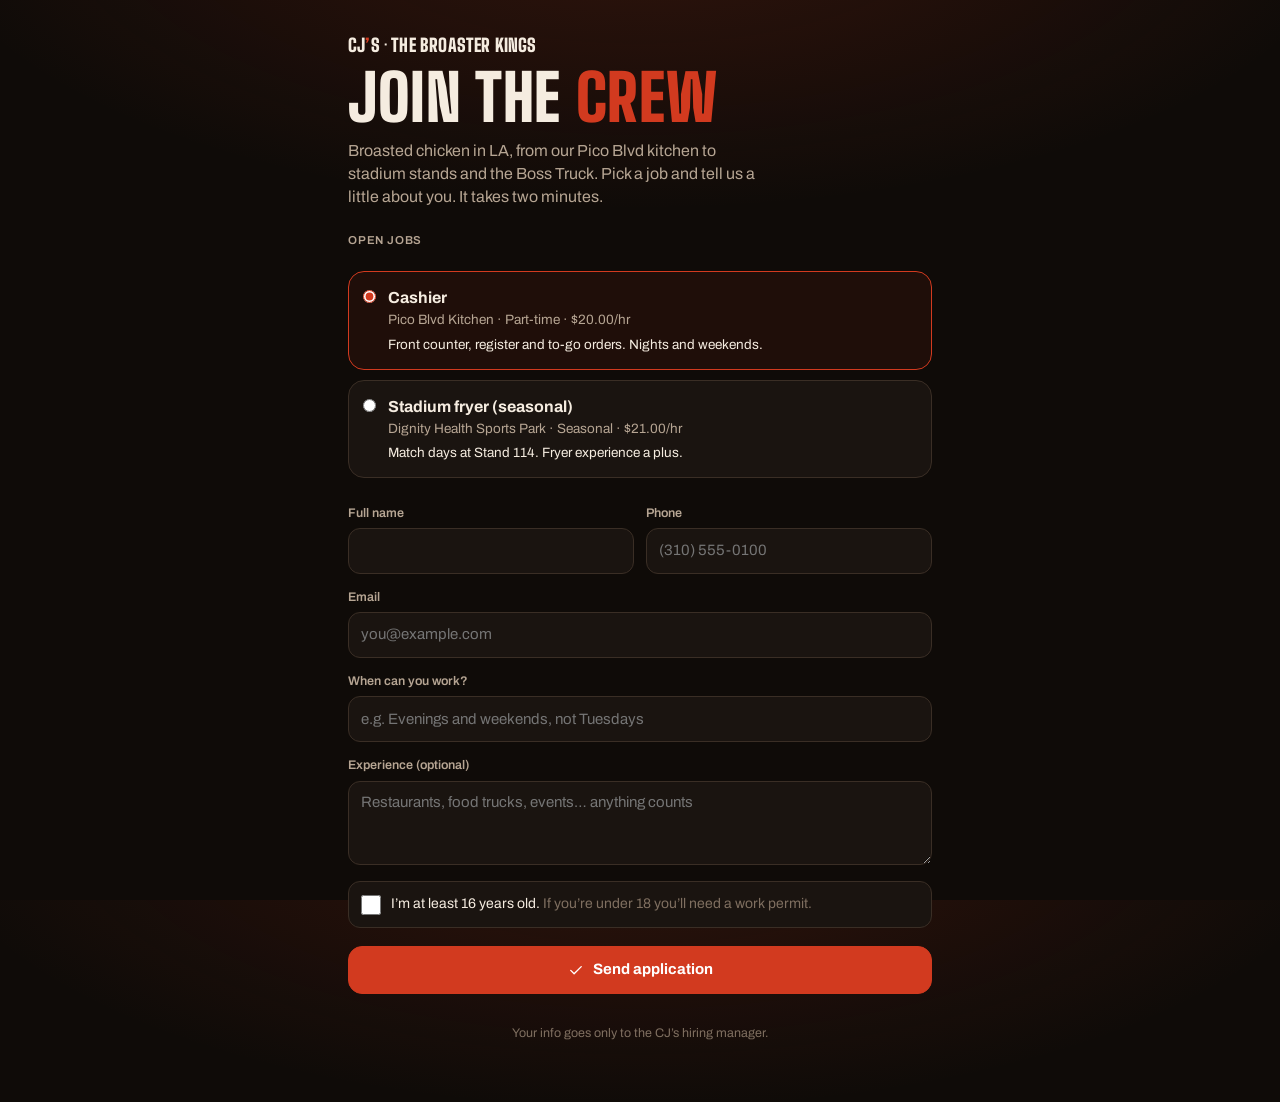
==== apply.html @ c675147d "CJ's Crew Clock public demo" ====
<!doctype html>
<html lang="en">
<head>
<meta charset="utf-8">
<meta name="viewport" content="width=device-width, initial-scale=1, viewport-fit=cover">
<meta name="theme-color" content="#0f0b08">
<title>Work at CJ's — The Broaster Kings</title>
<link rel="preconnect" href="https://fonts.googleapis.com">
<link rel="preconnect" href="https://fonts.gstatic.com" crossorigin>
<link href="https://fonts.googleapis.com/css2?family=Archivo:wght@400;500;600;700&family=Big+Shoulders+Display:wght@700;800;900&display=swap" rel="stylesheet">
<link rel="stylesheet" href="styles.css">
<link rel="icon" href="favicon.svg" type="image/svg+xml">
<style>
body{display:block;min-height:100vh;background:radial-gradient(1200px 500px at 50% -10%,rgba(210,58,31,.18),transparent 60%),var(--bg)}
.ap{max-width:620px;margin:0 auto;padding:36px 18px 60px}
.ap h1{font-family:var(--display);font-weight:900;font-size:clamp(40px,9vw,64px);line-height:.95;text-transform:uppercase;letter-spacing:.01em}
.ap h1 span{color:var(--sauce)}
.ap .lead{color:var(--muted);font-size:16px;margin-top:10px;max-width:46ch}
.jobs{display:grid;gap:10px;margin-top:22px}
.job{display:flex;gap:12px;align-items:flex-start;padding:14px;border:1px solid var(--line);border-radius:16px;background:var(--surface);cursor:pointer}
.job input{margin-top:4px;accent-color:var(--sauce)}
.job:has(input:checked){border-color:var(--sauce);background:rgba(210,58,31,.08)}
.job b{font-size:16px;display:block}
.job .meta{color:var(--muted);font-size:13.5px;margin-top:2px}
.ap form{margin-top:24px}
.ap .fgrid2{display:grid;grid-template-columns:1fr 1fr;gap:0 12px}
@media (max-width:520px){.ap .fgrid2{grid-template-columns:1fr}}
.ap .done{margin-top:28px;text-align:center;padding:30px 18px;border:1px solid var(--line);border-radius:20px;background:var(--surface)}
.ap .done svg{width:52px;height:52px;color:var(--ok)}
.ap .done h2{font-family:var(--display);font-weight:800;font-size:34px;text-transform:uppercase;margin-top:8px}
.ap footer{margin-top:30px;color:var(--faint);font-size:12.5px;text-align:center}
</style>
</head>
<body>
<main class="ap" id="ap"><p class="muted">Loading open jobs…</p></main>
<div id="toast" class="toast" role="status"></div>
<script>window.__API_BASE__ = ''; window.__LOCAL_MODE__ = true;</script>
<script src="store.js"></script>
<script>
(() => {
'use strict';
const {ic, esc, money, now} = CC;
const root = document.getElementById('ap');
const want = new URLSearchParams(location.search).get('job');
const toast = m => { const t = document.getElementById('toast'); t.textContent = m; t.classList.add('show'); clearTimeout(toast.t); toast.t = setTimeout(()=>t.classList.remove('show'), 2600); };
function render(){
  const jobs = (CC.db.jobs||[]).filter(j => j.status === 'Open');
  if (!jobs.length){ root.innerHTML = `<h1>Work at <span>CJ&rsquo;s</span></h1><p class="lead">We&rsquo;re not hiring right now. Check back soon, or stop by the Pico Blvd kitchen and say hi.</p>`; return; }
  const sel = jobs.find(j => j.id === want)?.id || jobs[0].id;
  root.innerHTML = `
    <div class="brand-word" style="font-size:18px">CJ<span>&rsquo;</span>s · The Broaster Kings</div>
    <h1 style="margin-top:14px">Join the <span>crew</span></h1>
    <p class="lead">Broasted chicken in LA, from our Pico Blvd kitchen to stadium stands and the Boss Truck. Pick a job and tell us a little about you. It takes two minutes.</p>
    <form id="apf" novalidate>
      <div class="label">Open jobs</div>
      <div class="jobs" role="radiogroup">${jobs.map(j => `<label class="job"><input type="radio" name="job" value="${j.id}" ${j.id===sel?'checked':''}><span><b>${esc(j.title)}</b><span class="meta">${esc(CC.venueById(j.venue)?.name||'')} · ${esc(j.type)} · ${money(j.rate)}/hr</span><span class="meta" style="color:var(--text);margin-top:4px;display:block">${esc(j.desc||'')}</span></span></label>`).join('')}</div>
      <div class="fgrid2" style="margin-top:12px">
        <label class="field"><span>Full name</span><input class="input" id="apName" autocomplete="name" required></label>
        <label class="field"><span>Phone</span><input class="input" id="apPhone" type="tel" autocomplete="tel" required placeholder="(310) 555-0100"></label>
      </div>
      <label class="field"><span>Email</span><input class="input" id="apEmail" type="email" autocomplete="email" placeholder="you@example.com"></label>
      <label class="field"><span>When can you work?</span><input class="input" id="apAvail" placeholder="e.g. Evenings and weekends, not Tuesdays"></label>
      <label class="field"><span>Experience (optional)</span><textarea class="input" id="apNote" placeholder="Restaurants, food trucks, events… anything counts"></textarea></label>
      <label class="check"><input type="checkbox" id="apAge"><span>I&rsquo;m at least 16 years old. <span class="faint">If you&rsquo;re under 18 you&rsquo;ll need a work permit.</span></span></label>
      <button class="btn primary" style="margin-top:18px" type="submit">${ic('check')} Send application</button>
    </form>
    <footer>Your info goes only to the CJ&rsquo;s hiring manager.</footer>`;
  document.getElementById('apf').addEventListener('submit', ev => { ev.preventDefault();
    const v = id => document.getElementById(id).value.trim();
    const name = v('apName').replace(/[<>"&`]/g,'').slice(0,60), phone = v('apPhone'), email = v('apEmail');
    if (name.length < 3){ toast('Add your full name'); return; }
    if (phone.replace(/\D/g,'').length < 10){ toast('Add a phone number we can text'); return; }
    if (email && !/^\S+@\S+\.\S+$/.test(email)){ toast('That email looks off'); return; }
    if (!document.getElementById('apAge').checked){ toast('Please confirm your age'); return; }
    const job = document.querySelector('input[name=job]:checked').value, jt = CC.db.jobs.find(j=>j.id===job);
    const note = [v('apAvail') && `Available: ${v('apAvail')}`, v('apNote')].filter(Boolean).join('. ');
    CC.db.applicants.push({id:CC.id('AP'), job, name, phone, email, stage:'Applied', t:now(), note});
    CC.notify('mgr', `New application: ${name} for ${jt.title}.`, 'Push', 'hiring'); CC.log(name, `Applied for ${jt.title}`); CC.save();
    root.innerHTML = `<div class="done">${ic('check')}<h2>Thanks, ${esc(name.split(' ')[0])}</h2><p class="muted">We got your application for <b style="color:var(--text)">${esc(jt.title)}</b>. If it&rsquo;s a fit, we&rsquo;ll text you at ${esc(phone)} to set up an interview.</p></div>`;
    window.scrollTo(0,0); });
}
CC.ready.then(render);
})();
</script>
</body>
</html>
---- styles.css ----
:root{
  --bg:#0f0b08;
  --surface:#1a1410;
  --surface-2:#231b16;
  --surface-3:#2e241d;
  --line:#3a2e25;
  --text:#f5ece0;
  --muted:#b6a593;
  --faint:#7f6f60;
  --sauce:#d23a1f;      /* Boss Sauce red */
  --sauce-hi:#ea4f2f;
  --sauce-deep:#8f2412;
  --mustard:#e3a92b;    /* mustard seed */
  --ok:#5fb37a;
  --warn:#e3a92b;
  --bad:#e5533a;
  --info:#7fa8c9;
  --radius:16px;
  --display:'Big Shoulders Display','Archivo Narrow',Impact,sans-serif;
  --body:'Archivo',system-ui,-apple-system,sans-serif;
  --safe-b:env(safe-area-inset-bottom,0px);
}
*{box-sizing:border-box;margin:0;padding:0}
html,body{height:100%}
body{background:var(--bg);color:var(--text);font-family:var(--body);font-size:15px;line-height:1.45;-webkit-font-smoothing:antialiased;-webkit-tap-highlight-color:transparent}
button{font:inherit;color:inherit;background:none;border:0;cursor:pointer}
input,select,textarea{font:inherit;color:inherit}
.num{font-variant-numeric:tabular-nums}

/* Stage: phone on desktop, full-bleed on mobile */
.stage{min-height:100%;display:flex;justify-content:center;align-items:flex-start;gap:28px;padding:28px 20px}
.phone{position:relative;width:400px;height:min(860px,calc(100vh - 56px));background:var(--surface);border:1px solid var(--line);border-radius:36px;overflow:hidden;display:flex;flex-direction:column;box-shadow:0 30px 80px rgba(0,0,0,.55)}
.demo-panel{width:300px;flex:none;position:sticky;top:28px}
@media (max-width:760px){
  .stage{padding:0;display:block}
  .phone{width:100%;height:100dvh;border-radius:0;border:0;box-shadow:none}
  .demo-panel{display:none}
  .demo-panel.open{display:block;position:fixed;inset:auto 0 0 0;width:auto;z-index:60;background:var(--surface-2);border-top:1px solid var(--line);border-radius:20px 20px 0 0;padding:18px 16px calc(18px + var(--safe-b));max-height:80dvh;overflow:auto;box-shadow:0 -20px 60px rgba(0,0,0,.6)}
}

/* Demo panel */
.demo-card{background:var(--surface);border:1px solid var(--line);border-radius:var(--radius);padding:16px}
.demo-card + .demo-card{margin-top:12px}
.demo-card h3{font-size:12px;letter-spacing:.08em;text-transform:uppercase;color:var(--muted);font-weight:600;margin-bottom:10px}
.demo-card p{color:var(--muted);font-size:13px}
.demo-opt{display:flex;width:100%;text-align:left;gap:10px;align-items:flex-start;padding:9px 10px;border-radius:10px;font-size:13px;border:1px solid transparent}
.demo-opt:hover{background:var(--surface-2)}
.demo-opt.on{background:var(--surface-3);border-color:var(--line)}
.demo-opt .dot{width:8px;height:8px;border-radius:50%;margin-top:6px;flex:none;background:var(--faint)}
.demo-opt.on .dot{background:var(--sauce)}
.demo-opt small{display:block;color:var(--faint);font-size:12px}
.demo-row{display:flex;gap:8px;flex-wrap:wrap}
.chip-btn{padding:7px 11px;border-radius:999px;background:var(--surface-3);border:1px solid var(--line);font-size:12.5px;font-weight:600}
.chip-btn:hover{border-color:var(--muted)}
.proto-tag{display:inline-flex;gap:6px;align-items:center;font-size:11px;font-weight:700;letter-spacing:.06em;text-transform:uppercase;color:var(--mustard);background:rgba(227,169,43,.12);border:1px solid rgba(227,169,43,.3);padding:4px 8px;border-radius:999px}

/* App chrome */
.topbar{display:flex;align-items:center;justify-content:space-between;padding:16px 18px 10px;flex:none}
.brand{display:flex;align-items:center;gap:10px}
.brand-word{font-family:var(--display);font-weight:900;font-size:24px;letter-spacing:.01em;line-height:1;text-transform:uppercase}
.brand-word span{color:var(--sauce)}
.brand-sub{font-size:11px;color:var(--muted);letter-spacing:.08em;text-transform:uppercase;font-weight:600}
.icon-btn{width:38px;height:38px;border-radius:12px;display:grid;place-items:center;background:var(--surface-2);border:1px solid var(--line)}
.icon-btn svg{width:18px;height:18px}
.scroll{flex:1;overflow-y:auto;padding:4px 16px 20px;scrollbar-width:none}
.scroll::-webkit-scrollbar{display:none}
.tabbar{flex:none;display:grid;grid-template-columns:repeat(5,1fr);border-top:1px solid var(--line);background:var(--surface);padding:6px 6px calc(6px + var(--safe-b))}
.tab{display:flex;flex-direction:column;align-items:center;gap:3px;padding:7px 0;font-size:11.5px;font-weight:600;color:var(--faint);border-radius:12px}
.tab svg{width:21px;height:21px}
.tab.on{color:var(--text)}
.tab.on svg{color:var(--sauce)}

/* Cards */
.card{background:var(--surface-2);border:1px solid var(--line);border-radius:var(--radius);padding:14px}
.card + .card,.stack > * + *{margin-top:12px}
.label{font-size:11.5px;letter-spacing:.07em;text-transform:uppercase;color:var(--muted);font-weight:600}
.title{font-weight:700;font-size:16px}
.muted{color:var(--muted)}
.faint{color:var(--faint)}
.small{font-size:13px}
.row{display:flex;align-items:center;gap:10px}
.between{justify-content:space-between}
.grow{flex:1;min-width:0}
.ellipsis{white-space:nowrap;overflow:hidden;text-overflow:ellipsis}
.badge{display:inline-flex;align-items:center;gap:5px;font-size:11px;font-weight:700;letter-spacing:.05em;text-transform:uppercase;padding:3px 8px;border-radius:999px;background:var(--surface-3);color:var(--muted);border:1px solid var(--line);white-space:nowrap}
.badge.ok{color:var(--ok);background:rgba(95,179,122,.1);border-color:rgba(95,179,122,.3)}
.badge.warn{color:var(--warn);background:rgba(227,169,43,.1);border-color:rgba(227,169,43,.3)}
.badge.bad{color:var(--bad);background:rgba(229,83,58,.1);border-color:rgba(229,83,58,.3)}
.badge.info{color:var(--info);background:rgba(127,168,201,.1);border-color:rgba(127,168,201,.3)}
.vt{width:40px;height:40px;border-radius:12px;display:grid;place-items:center;flex:none;background:var(--surface-3);border:1px solid var(--line)}
.vt svg{width:20px;height:20px;color:var(--mustard)}

/* Geofence card */
.geo{position:relative;overflow:hidden}
.geo-map{height:118px;margin:-14px -14px 12px;background:
  radial-gradient(circle at 50% 55%, rgba(210,58,31,.18) 0 34px, transparent 35px),
  repeating-linear-gradient(0deg, rgba(255,255,255,.03) 0 1px, transparent 1px 22px),
  repeating-linear-gradient(90deg, rgba(255,255,255,.03) 0 1px, transparent 1px 22px),
  #19130f;position:relative;border-bottom:1px solid var(--line)}
.geo-ring{position:absolute;left:50%;top:55%;width:96px;height:96px;margin:-48px 0 0 -48px;border-radius:50%;border:1.5px dashed rgba(210,58,31,.7)}
.geo-pin{position:absolute;width:14px;height:14px;margin:-7px 0 0 -7px;border-radius:50%;background:var(--info);box-shadow:0 0 0 5px rgba(127,168,201,.25)}
.geo-venue{position:absolute;left:50%;top:55%;width:10px;height:10px;margin:-5px 0 0 -5px;background:var(--sauce);transform:rotate(45deg)}
.geo-caption{position:absolute;left:12px;bottom:9px;font-size:11px;color:var(--muted);font-weight:600;letter-spacing:.04em}
.geo-acc{position:absolute;right:12px;bottom:9px;font-size:11px;color:var(--faint)}

/* Big punch button */
.punch-wrap{display:flex;flex-direction:column;align-items:center;padding:18px 0 6px}
.punch{width:196px;height:196px;border-radius:50%;display:flex;flex-direction:column;align-items:center;justify-content:center;gap:2px;background:radial-gradient(circle at 35% 30%, var(--sauce-hi), var(--sauce) 55%, var(--sauce-deep));box-shadow:0 0 0 10px rgba(210,58,31,.12),0 18px 40px rgba(143,36,18,.5);transition:transform .15s ease, box-shadow .2s ease}
.punch:active{transform:scale(.97)}
.punch .p1{font-family:var(--display);font-weight:900;font-size:40px;line-height:.95;letter-spacing:.01em;text-transform:uppercase}
.punch .p2{font-size:12.5px;font-weight:600;opacity:.85}
.punch.out{background:radial-gradient(circle at 35% 30%, #3b2f27, #2a201a 60%, #1d1612);box-shadow:0 0 0 10px rgba(255,255,255,.04),0 18px 40px rgba(0,0,0,.5);border:1.5px solid var(--line)}
.punch[disabled]{filter:grayscale(.85);opacity:.55;cursor:not-allowed;box-shadow:none}
.clock-now{font-family:var(--display);font-weight:800;font-size:28px;letter-spacing:.02em;line-height:1}
.timer{font-family:var(--display);font-weight:800;font-size:64px;letter-spacing:.02em;line-height:1}
.pulse{width:9px;height:9px;border-radius:50%;background:var(--ok);box-shadow:0 0 0 0 rgba(95,179,122,.6);animation:pulse 1.8s infinite}
@keyframes pulse{0%{box-shadow:0 0 0 0 rgba(95,179,122,.55)}70%{box-shadow:0 0 0 10px rgba(95,179,122,0)}100%{box-shadow:0 0 0 0 rgba(95,179,122,0)}}
@media (prefers-reduced-motion:reduce){.pulse{animation:none}}

/* Buttons */
.btn{display:inline-flex;align-items:center;justify-content:center;gap:8px;min-height:48px;padding:0 16px;border-radius:14px;font-weight:700;font-size:15px;background:var(--surface-3);border:1px solid var(--line);width:100%}
.btn svg{width:18px;height:18px}
.btn.primary{background:var(--sauce);border-color:var(--sauce);color:#fff}
.btn.primary:hover{background:var(--sauce-hi)}
.btn.ghost{background:transparent}
.btn.sm{min-height:36px;font-size:13px;padding:0 12px;border-radius:10px;width:auto}
.btn[disabled]{opacity:.45;cursor:not-allowed}
.btn-grid{display:grid;grid-template-columns:1fr 1fr;gap:10px}
.link{color:var(--mustard);font-weight:600;font-size:13px;text-decoration:underline;text-underline-offset:3px}

/* Segmented role select */
.seg{display:flex;gap:8px;flex-wrap:wrap}
.seg button{padding:9px 12px;border-radius:12px;background:var(--surface-3);border:1px solid var(--line);font-size:13.5px;font-weight:600}
.seg button.on{border-color:var(--sauce);background:rgba(210,58,31,.14);color:#fff}

/* Alerts */
.alert{display:flex;gap:10px;align-items:flex-start;padding:12px;border-radius:14px;font-size:13.5px;border:1px solid}
.alert svg{width:18px;height:18px;flex:none;margin-top:1px}
.alert.warn{background:rgba(227,169,43,.08);border-color:rgba(227,169,43,.3);color:#f2d79a}
.alert.bad{background:rgba(229,83,58,.08);border-color:rgba(229,83,58,.35);color:#f4b4a6}
.alert.ok{background:rgba(95,179,122,.08);border-color:rgba(95,179,122,.3);color:#b9e2c6}
.alert.info{background:rgba(127,168,201,.08);border-color:rgba(127,168,201,.3);color:#c4d9ea}
.alert b{color:var(--text)}

/* Lists / timesheet */
.list{background:var(--surface-2);border:1px solid var(--line);border-radius:var(--radius);overflow:hidden}
.li{display:flex;gap:12px;align-items:center;padding:12px 14px}
.li + .li{border-top:1px solid var(--line)}
.li .meta{font-size:12.5px;color:var(--muted)}
.kpis{display:grid;grid-template-columns:repeat(3,1fr);gap:8px}
.kpi{background:var(--surface-2);border:1px solid var(--line);border-radius:14px;padding:10px 10px 9px}
.kpi .v{font-family:var(--display);font-weight:800;font-size:26px;line-height:1.05}
.kpi .k{font-size:11px;color:var(--muted);font-weight:600;letter-spacing:.04em;text-transform:uppercase}
.pay-total{display:flex;align-items:baseline;justify-content:space-between}
.pay-total .v{font-family:var(--display);font-weight:900;font-size:40px;line-height:1}
.section-h{display:flex;align-items:baseline;justify-content:space-between;margin:20px 2px 8px}
.section-h h2{font-family:var(--display);font-weight:800;font-size:22px;letter-spacing:.02em;text-transform:uppercase}
.split{display:flex;justify-content:space-between;font-size:13.5px;padding:5px 0}
.split + .split{border-top:1px dashed var(--line)}

/* Sign-in */
.signin{flex:1;display:flex;flex-direction:column;padding:28px 20px calc(20px + var(--safe-b));overflow-y:auto}
.hero-word{font-family:var(--display);font-weight:900;font-size:56px;line-height:.88;text-transform:uppercase;letter-spacing:.005em}
.hero-word span{color:var(--sauce)}
.emp{display:flex;align-items:center;gap:12px;width:100%;padding:12px;border-radius:14px;background:var(--surface-2);border:1px solid var(--line);text-align:left}
.emp + .emp{margin-top:8px}
.emp:hover{border-color:var(--muted)}
.avatar{width:42px;height:42px;border-radius:50%;display:grid;place-items:center;font-weight:700;font-size:15px;flex:none;background:var(--surface-3);border:1px solid var(--line)}
.avatar.lg{width:72px;height:72px;font-size:24px}
.pin-dots{display:flex;gap:14px;justify-content:center;margin:22px 0}
.pin-dots i{width:14px;height:14px;border-radius:50%;border:2px solid var(--muted)}
.pin-dots i.f{background:var(--sauce);border-color:var(--sauce)}
.pin-dots.shake{animation:shake .35s}
@keyframes shake{25%{transform:translateX(-8px)}50%{transform:translateX(8px)}75%{transform:translateX(-4px)}}
.keypad{display:grid;grid-template-columns:repeat(3,1fr);gap:10px;max-width:300px;margin:0 auto;width:100%}
.key{height:62px;border-radius:16px;background:var(--surface-2);border:1px solid var(--line);font-size:24px;font-weight:600}
.key:active{background:var(--surface-3)}
.key.fn{font-size:13px;color:var(--muted);background:transparent;border-color:transparent}
.selfie{width:220px;height:220px;border-radius:50%;margin:10px auto 16px;position:relative;overflow:hidden;background:#120d0a;border:2px dashed var(--line);display:grid;place-items:center}
.selfie video{width:100%;height:100%;object-fit:cover;transform:scaleX(-1)}
.selfie.ok{border:3px solid var(--ok)}

/* Sheet */
.scrim{position:fixed;inset:0;background:rgba(0,0,0,.6);z-index:80;display:flex;align-items:flex-end;justify-content:center;animation:fade .15s ease}
.sheet{width:100%;max-width:440px;max-height:88dvh;overflow:auto;background:var(--surface-2);border:1px solid var(--line);border-bottom:0;border-radius:22px 22px 0 0;padding:10px 18px calc(18px + var(--safe-b));animation:up .2s ease}
.grab{width:40px;height:4px;border-radius:4px;background:var(--line);margin:4px auto 14px}
.sheet h3{font-family:var(--display);font-weight:800;font-size:26px;text-transform:uppercase;letter-spacing:.02em;line-height:1.05;margin-bottom:6px}
.field{display:block;margin-top:14px}
.field span{display:block;font-size:12.5px;color:var(--muted);font-weight:600;margin-bottom:6px}
.input{width:100%;min-height:46px;padding:10px 12px;border-radius:12px;background:var(--surface);border:1px solid var(--line);font-size:15px}
.input:focus{outline:2px solid var(--sauce);outline-offset:1px}
textarea.input{min-height:84px;resize:vertical}
.check{display:flex;gap:10px;align-items:flex-start;padding:12px;border-radius:12px;background:var(--surface);border:1px solid var(--line);font-size:14px;margin-top:10px}
.check input{width:20px;height:20px;accent-color:var(--sauce);margin-top:1px;flex:none}
@keyframes fade{from{opacity:0}}
@keyframes up{from{transform:translateY(30px);opacity:.4}}

.toast{position:fixed;left:50%;bottom:96px;transform:translateX(-50%) translateY(20px);background:var(--text);color:#1a1410;font-weight:600;font-size:14px;padding:11px 16px;border-radius:12px;opacity:0;pointer-events:none;transition:.25s;z-index:100;max-width:340px;text-align:center}
.toast.show{opacity:1;transform:translateX(-50%) translateY(0)}

.receipt{border:1px dashed var(--line);border-radius:14px;padding:14px;background:var(--surface);font-size:13.5px}
.mono{font-family:ui-monospace,SFMono-Regular,Menlo,monospace;font-size:12px;color:var(--muted)}
.demo-fab{display:none}
@media (max-width:760px){.demo-fab{display:grid}}
:focus-visible{outline:2px solid var(--mustard);outline-offset:2px}

/* Guide */
.guide-cta{display:flex;align-items:center;gap:12px;width:100%;text-align:left;padding:12px 14px;margin:-6px 0 22px;border-radius:14px;background:rgba(227,169,43,.08);border:1px solid rgba(227,169,43,.3)}
.guide-cta > svg{width:20px;height:20px;flex:none;color:var(--mustard)}
.guide-cta > svg:last-child{width:16px;height:16px;color:var(--faint)}
.guide-cta span{flex:1;min-width:0}
.guide-cta b{display:block;font-size:14.5px}
.guide-cta small{display:block;color:var(--muted);font-size:12.5px}
.gd{background:var(--surface-2);border:1px solid var(--line);border-radius:var(--radius);overflow:hidden}
.gd + .gd{margin-top:10px}
.gd summary{list-style:none;cursor:pointer;display:flex;align-items:center;justify-content:space-between;gap:10px;padding:14px;font-weight:700;font-size:15px}
.gd summary::-webkit-details-marker{display:none}
.gd summary svg{width:16px;height:16px;flex:none;color:var(--faint);transition:transform .2s}
.gd[open] summary svg{transform:rotate(90deg)}
.gd-b{padding:0 14px 14px;font-size:13.5px;color:var(--muted)}
.gd-b b{color:var(--text)}
.gd-list{list-style:none;display:grid;gap:9px}
.gd-list li{position:relative;padding-left:16px}
.gd-list li::before{content:"";position:absolute;left:0;top:8px;width:6px;height:6px;border-radius:50%;background:var(--sauce)}
.gd-steps{counter-reset:s;list-style:none;display:grid;gap:9px;margin-top:10px}
.gd-steps li{counter-increment:s;position:relative;padding-left:32px;min-height:22px}
.gd-steps li::before{content:counter(s);position:absolute;left:0;top:0;width:22px;height:22px;border-radius:50%;background:var(--surface-3);border:1px solid var(--line);color:var(--text);font-size:11.5px;font-weight:700;display:grid;place-items:center}
.signin > *{flex-shrink:0}

/* Link to manager console (sign-in screen) */
.mgr-cta{display:flex;align-items:center;gap:12px;width:100%;text-align:left;padding:12px 14px;margin-top:14px;border-radius:14px;background:var(--surface-2);border:1px dashed var(--line);color:inherit;text-decoration:none}
.mgr-cta:hover{border-color:var(--muted)}
.mgr-cta > svg{width:20px;height:20px;flex:none;color:var(--sauce)}
.mgr-cta > svg:last-child{width:16px;height:16px;color:var(--faint)}
.mgr-cta span{flex:1;min-width:0}
.mgr-cta b{display:block;font-size:14.5px}
.mgr-cta small{display:block;color:var(--muted);font-size:12.5px}

/* NFC tap */
.tap-banner{display:flex;align-items:center;gap:12px;margin:22px 0 18px;padding:14px;border-radius:16px;background:rgba(210,58,31,.12);border:1px solid rgba(210,58,31,.45)}
.tap-banner>svg{width:28px;height:28px;color:var(--sauce-hi);flex:none}
.tap-banner>div{flex:1;min-width:0}
.tap-banner b{display:block;font-size:15px}
.tap-banner small{color:var(--muted);font-size:12.5px}
.tap-result{justify-content:flex-start}
.tap-ic{width:84px;height:84px;border-radius:50%;display:grid;place-items:center;margin:26px auto 8px;background:rgba(95,179,122,.12);border:2px solid var(--ok);color:var(--ok)}
.tap-ic svg{width:40px;height:40px}
.tap-result.menu .tap-ic{background:rgba(127,168,201,.12);border-color:var(--info);color:var(--info)}
.tap-result.warn .tap-ic{background:rgba(227,169,43,.12);border-color:var(--warn);color:var(--warn)}
.tap-result.bad .tap-ic{background:rgba(229,83,58,.12);border-color:var(--bad);color:var(--bad)}
.tap-result.in .tap-ic{animation:tapPop .45s ease-out}
@keyframes tapPop{0%{transform:scale(.6);opacity:0}70%{transform:scale(1.08)}100%{transform:scale(1);opacity:1}}
.pulse-ring{background:rgba(127,168,201,.12);border-color:var(--info);color:var(--info);animation:ring 1.6s infinite}
@keyframes ring{0%{box-shadow:0 0 0 0 rgba(127,168,201,.5)}80%{box-shadow:0 0 0 22px rgba(127,168,201,0)}100%{box-shadow:0 0 0 0 rgba(127,168,201,0)}}
.brk-alert{border-width:2px}
@media (prefers-reduced-motion:reduce){.tap-result.in .tap-ic,.pulse-ring{animation:none}}

/* ---------- v0.5 crew additions ---------- */
.sr-only{position:absolute;width:1px;height:1px;overflow:hidden;clip:rect(0 0 0 0);white-space:nowrap}
.tab{position:relative}
.tab-n{position:absolute;top:2px;left:calc(50% + 6px);min-width:17px;height:17px;padding:0 4px;border-radius:9px;background:var(--sauce);color:#fff;font-size:10.5px;font-weight:800;display:grid;place-items:center;line-height:1}
.tab-n.in{position:static;display:inline-grid;margin-left:4px;vertical-align:1px}
.offline-bar{flex:none;display:flex;gap:8px;align-items:center;padding:8px 14px;background:rgba(227,169,43,.14);color:var(--warn);font-size:12.5px;font-weight:600;border-bottom:1px solid rgba(227,169,43,.3)}
.offline-bar svg{width:16px;height:16px;flex:none}
.alert .grow{min-width:0}
.sh-acts{display:flex;flex-direction:column;gap:6px;align-items:flex-end;flex:none}
.sh-acts .btn{width:auto;min-height:34px;padding:0 12px;font-size:13px;white-space:nowrap}
.cl-nudge{display:flex;align-items:center;gap:12px;width:100%;color:inherit;font:inherit;cursor:pointer;margin-bottom:12px}
.cl-nudge > svg{width:18px;height:18px;color:var(--faint)}
.cl-nudge.late{border-color:rgba(229,83,58,.5);background:rgba(229,83,58,.08)}
.team-seg button{display:inline-flex;align-items:center;justify-content:center}
.ch-row{width:100%;color:inherit;font:inherit;cursor:pointer}
.cmsgs{display:flex;flex-direction:column;gap:10px;padding:4px 2px 12px}
.cmsg{max-width:84%;display:flex;flex-direction:column;gap:3px;align-items:flex-start}
.cmsg.mine{align-self:flex-end;align-items:flex-end}
.cb{padding:9px 12px;border-radius:16px 16px 16px 5px;background:var(--surface-3);font-size:14.5px;line-height:1.4;overflow-wrap:anywhere}
.cmsg.mine .cb{background:var(--sauce-deep);border-radius:16px 16px 5px 16px}
.ccomp{position:sticky;bottom:0;display:flex;gap:8px;padding:10px 0 4px;background:linear-gradient(transparent,var(--bg) 25%)}
.ccomp .btn svg{width:18px;height:18px}
.prog{height:6px;border-radius:4px;background:var(--line);overflow:hidden;margin-top:6px}
.prog i{display:block;height:100%;background:var(--ok)}
.cl-list{display:flex;flex-direction:column;gap:8px}
.cl-i{display:flex;align-items:center;gap:12px;width:100%;padding:12px;border:1px solid var(--line);border-radius:14px;background:var(--surface-2);color:inherit;font:inherit;cursor:pointer;text-align:left;flex-wrap:wrap}
.cl-i.done{border-color:rgba(95,179,122,.4)}
.cl-i.bad{border-color:var(--bad);background:rgba(229,83,58,.08)}
.cl-box{width:26px;height:26px;border-radius:8px;border:2px solid var(--line);display:grid;place-items:center;flex:none}
.cl-i.done .cl-box{background:var(--ok);border-color:var(--ok);color:#0f0b08}
.cl-box svg{width:16px;height:16px}
.cl-ph{display:block;margin-top:8px;max-width:160px;border-radius:10px;border:1px solid var(--line)}
.cl-i label.btn{cursor:pointer;min-height:36px}
.rate{width:46px;height:46px;border-radius:12px;border:1px solid var(--line);background:var(--surface-3);color:var(--text);font-weight:800;font-size:17px;cursor:pointer}
.rate:hover,.rate:focus-visible{border-color:var(--mustard);background:rgba(227,169,43,.15)}
.av-list{display:flex;flex-direction:column;gap:8px}
.av-r{display:grid;grid-template-columns:78px 1fr auto 1fr;gap:8px;align-items:center}
.av-r .input{padding:8px;font-size:14px;min-width:0}
.quiz{border:1px solid var(--line);border-radius:14px;padding:10px 12px;margin-top:12px}
.quiz legend{font-weight:700;padding:0 6px;font-size:14.5px}
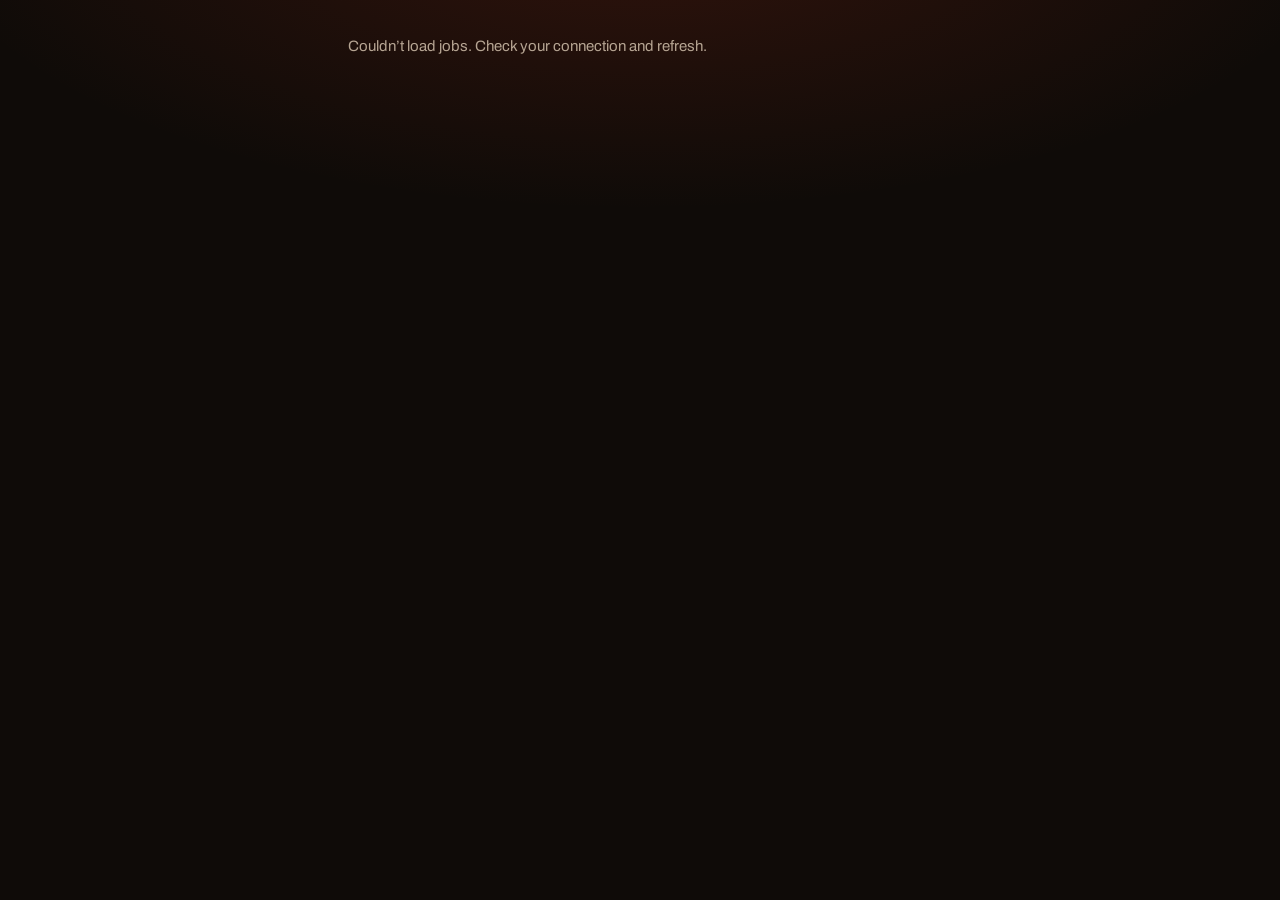
==== commit 0be597bc: "Go live: production app with secure backend; demo moved to /demo" ====
--- a/apply.html
+++ b/apply.html
@@ -34,7 +34,7 @@
 <body>
 <main class="ap" id="ap"><p class="muted">Loading open jobs…</p></main>
 <div id="toast" class="toast" role="status"></div>
-<script>window.__API_BASE__ = ''; window.__LOCAL_MODE__ = true;</script>
+<script>window.__CC_ROLE__ = 'public';</script><script src="config.js"></script>
 <script src="store.js"></script>
 <script>
 (() => {
@@ -43,41 +43,76 @@
 const root = document.getElementById('ap');
 const want = new URLSearchParams(location.search).get('job');
 const toast = m => { const t = document.getElementById('toast'); t.textContent = m; t.classList.add('show'); clearTimeout(toast.t); toast.t = setTimeout(()=>t.classList.remove('show'), 2600); };
-function render(){
-  const jobs = (CC.db.jobs||[]).filter(j => j.status === 'Open');
-  if (!jobs.length){ root.innerHTML = `<h1>Work at <span>CJ&rsquo;s</span></h1><p class="lead">We&rsquo;re not hiring right now. Check back soon, or stop by the Pico Blvd kitchen and say hi.</p>`; return; }
-  const sel = jobs.find(j => j.id === want)?.id || jobs[0].id;
-  root.innerHTML = `
+/* Live app: jobs come from the server; the application (and resume) is sent straight to it. */
+const API = CC.PROD ? window.__CC__.api.replace(/\/$/,'') : '';
+let PJ = null;
+function formHtml(jobs, venueName, sel){
+  return `
     <div class="brand-word" style="font-size:18px">CJ<span>&rsquo;</span>s · The Broaster Kings</div>
     <h1 style="margin-top:14px">Join the <span>crew</span></h1>
     <p class="lead">Broasted chicken in LA, from our Pico Blvd kitchen to stadium stands and the Boss Truck. Pick a job and tell us a little about you. It takes two minutes.</p>
     <form id="apf" novalidate>
       <div class="label">Open jobs</div>
-      <div class="jobs" role="radiogroup">${jobs.map(j => `<label class="job"><input type="radio" name="job" value="${j.id}" ${j.id===sel?'checked':''}><span><b>${esc(j.title)}</b><span class="meta">${esc(CC.venueById(j.venue)?.name||'')} · ${esc(j.type)} · ${money(j.rate)}/hr</span><span class="meta" style="color:var(--text);margin-top:4px;display:block">${esc(j.desc||'')}</span></span></label>`).join('')}</div>
+      <div class="jobs" role="radiogroup">${jobs.map(j => `<label class="job"><input type="radio" name="job" value="${esc(j.id)}" ${j.id===sel?'checked':''}><span><b>${esc(j.title)}</b><span class="meta">${esc(venueName(j))} · ${esc(j.type)} · ${money(j.rate)}/hr</span><span class="meta" style="color:var(--text);margin-top:4px;display:block">${esc(j.desc||'')}</span></span></label>`).join('')}</div>
       <div class="fgrid2" style="margin-top:12px">
-        <label class="field"><span>Full name</span><input class="input" id="apName" autocomplete="name" required></label>
+        <label class="field"><span>Full name</span><input class="input" id="apName" autocomplete="name" required maxlength="60"></label>
         <label class="field"><span>Phone</span><input class="input" id="apPhone" type="tel" autocomplete="tel" required placeholder="(310) 555-0100"></label>
       </div>
-      <label class="field"><span>Email</span><input class="input" id="apEmail" type="email" autocomplete="email" placeholder="you@example.com"></label>
-      <label class="field"><span>When can you work?</span><input class="input" id="apAvail" placeholder="e.g. Evenings and weekends, not Tuesdays"></label>
-      <label class="field"><span>Experience (optional)</span><textarea class="input" id="apNote" placeholder="Restaurants, food trucks, events… anything counts"></textarea></label>
+      <label class="field"><span>Email (optional)</span><input class="input" id="apEmail" type="email" autocomplete="email" placeholder="you@example.com" maxlength="120"></label>
+      <label class="field"><span>When can you work?</span><input class="input" id="apAvail" placeholder="e.g. Evenings and weekends, not Tuesdays" maxlength="300"></label>
+      <label class="field"><span>Experience (optional)</span><textarea class="input" id="apNote" placeholder="Restaurants, food trucks, events… anything counts" maxlength="1500"></textarea></label>
+      ${CC.PROD ? `<label class="field"><span>Resume (optional · PDF, Word or photo, up to 10 MB)</span><input class="input" id="apResume" type="file" accept=".pdf,.doc,.docx,.jpg,.jpeg,.png,.heic,.webp,.txt,application/pdf,image/*"></label>
+      <label class="field" style="position:absolute;left:-9999px" aria-hidden="true"><span>Website</span><input id="apWeb" tabindex="-1" autocomplete="off"></label>` : ''}
       <label class="check"><input type="checkbox" id="apAge"><span>I&rsquo;m at least 16 years old. <span class="faint">If you&rsquo;re under 18 you&rsquo;ll need a work permit.</span></span></label>
-      <button class="btn primary" style="margin-top:18px" type="submit">${ic('check')} Send application</button>
+      <details class="card small" style="margin-top:14px;line-height:1.55"><summary style="cursor:pointer"><b>How we use your information</b></summary>
+        <p style="margin-top:8px">We collect your name, contact details, availability, experience and any resume you upload only to review your application and contact you about this job. It goes only to CJ&rsquo;s Wings hiring managers, is stored privately, and is not sold or shared. If you aren&rsquo;t hired, we keep it for up to 4 years (as California employment rules require) and then delete it. To ask what we have or to have it corrected, ask any manager.</p>
+        <p style="margin-top:8px">CJ&rsquo;s Wings is an equal opportunity employer. Following the California Fair Chance Act, we don&rsquo;t ask about conviction history on this application. We consider qualified applicants with arrest or conviction records.</p>
+      </details>
+      <button class="btn primary" style="margin-top:18px" type="submit" id="apSend">${ic('check')} Send application</button>
     </form>
     <footer>Your info goes only to the CJ&rsquo;s hiring manager.</footer>`;
+}
+function doneHtml(name, title, phone){ return `<div class="done">${ic('check')}<h2>Thanks, ${esc(name.split(' ')[0])}</h2><p class="muted">We got your application for <b style="color:var(--text)">${esc(title)}</b>. If it&rsquo;s a fit, we&rsquo;ll contact you at ${esc(String(phone).replace(/\D/g,'').replace(/^1(?=\d{10}$)/,'').replace(/^(\d{3})(\d{3})(\d{4})$/,'($1) $2-$3'))} to set up an interview.</p></div>`; }
+function validate(){
+  const v = id => document.getElementById(id).value.trim();
+  const name = v('apName').replace(/[<>"&`]/g,'').slice(0,60), phone = v('apPhone'), email = v('apEmail');
+  if (name.length < 3){ toast('Add your full name'); return null; }
+  if (phone.replace(/\D/g,'').replace(/^1(?=\d{10}$)/,'').length !== 10){ toast('Add a 10-digit phone number'); return null; }
+  if (email && !/^\S+@\S+\.\S+$/.test(email)){ toast('That email looks off'); return null; }
+  if (!document.getElementById('apAge').checked){ toast('Please confirm your age'); return null; }
+  return {name, phone, email, avail:v('apAvail'), note:v('apNote'), job:document.querySelector('input[name=job]:checked').value};
+}
+async function renderProd(){
+  if (!PJ){ try { const r = await fetch(API + '/public/jobs', {cache:'no-store'}); PJ = await r.json(); } catch(e){ root.innerHTML = '<p class="muted">Couldn’t load jobs. Check your connection and refresh.</p>'; return; } }
+  const jobs = PJ.jobs || [];
+  if (!jobs.length){ root.innerHTML = `<h1>Work at <span>CJ&rsquo;s</span></h1><p class="lead">We&rsquo;re not hiring right now. Check back soon, or stop by the Pico Blvd kitchen and say hi.</p>`; return; }
+  const sel = jobs.find(j => j.id === want)?.id || jobs[0].id;
+  root.innerHTML = formHtml(jobs, j => j.venue, sel);
+  document.getElementById('apf').addEventListener('submit', async ev => { ev.preventDefault();
+    const d = validate(); if (!d) return;
+    const f = document.getElementById('apResume').files[0];
+    if (f && f.size > 10*1024*1024){ toast('Your resume must be 10 MB or smaller'); return; }
+    const fd = new FormData(); Object.entries(d).forEach(([k,v]) => fd.append(k, v)); fd.append('age', 'yes'); fd.append('website', document.getElementById('apWeb').value);
+    if (f) fd.append('resume', f);
+    const btn = document.getElementById('apSend'); btn.disabled = true; btn.textContent = 'Sending…';
+    let r, j = {};
+    try { r = await fetch(API + '/apply', {method:'POST', body:fd}); j = await r.json().catch(() => ({})); } catch(e){ r = null; }
+    if (!r || !r.ok){ btn.disabled = false; btn.innerHTML = `${ic('check')} Send application`; toast(j.error || 'Couldn’t send. Check your connection and try again.'); return; }
+    root.innerHTML = doneHtml(d.name, jobs.find(x => x.id === d.job)?.title || 'the job', d.phone); window.scrollTo(0,0); });
+}
+function render(){
+  if (CC.PROD) return renderProd();
+  const jobs = (CC.db.jobs||[]).filter(j => j.status === 'Open');
+  if (!jobs.length){ root.innerHTML = `<h1>Work at <span>CJ&rsquo;s</span></h1><p class="lead">We&rsquo;re not hiring right now. Check back soon, or stop by the Pico Blvd kitchen and say hi.</p>`; return; }
+  const sel = jobs.find(j => j.id === want)?.id || jobs[0].id;
+  root.innerHTML = formHtml(jobs, j => CC.venueById(j.venue)?.name || '', sel);
   document.getElementById('apf').addEventListener('submit', ev => { ev.preventDefault();
-    const v = id => document.getElementById(id).value.trim();
-    const name = v('apName').replace(/[<>"&`]/g,'').slice(0,60), phone = v('apPhone'), email = v('apEmail');
-    if (name.length < 3){ toast('Add your full name'); return; }
-    if (phone.replace(/\D/g,'').length < 10){ toast('Add a phone number we can text'); return; }
-    if (email && !/^\S+@\S+\.\S+$/.test(email)){ toast('That email looks off'); return; }
-    if (!document.getElementById('apAge').checked){ toast('Please confirm your age'); return; }
-    const job = document.querySelector('input[name=job]:checked').value, jt = CC.db.jobs.find(j=>j.id===job);
-    const note = [v('apAvail') && `Available: ${v('apAvail')}`, v('apNote')].filter(Boolean).join('. ');
-    CC.db.applicants.push({id:CC.id('AP'), job, name, phone, email, stage:'Applied', t:now(), note});
-    CC.notify('mgr', `New application: ${name} for ${jt.title}.`, 'Push', 'hiring'); CC.log(name, `Applied for ${jt.title}`); CC.save();
-    root.innerHTML = `<div class="done">${ic('check')}<h2>Thanks, ${esc(name.split(' ')[0])}</h2><p class="muted">We got your application for <b style="color:var(--text)">${esc(jt.title)}</b>. If it&rsquo;s a fit, we&rsquo;ll text you at ${esc(phone)} to set up an interview.</p></div>`;
-    window.scrollTo(0,0); });
+    const d = validate(); if (!d) return;
+    const jt = CC.db.jobs.find(j=>j.id===d.job);
+    const note = [d.avail && `Available: ${d.avail}`, d.note].filter(Boolean).join('. ');
+    CC.db.applicants.push({id:CC.id('AP'), job:d.job, name:d.name, phone:d.phone, email:d.email, stage:'Applied', t:now(), note});
+    CC.notify('mgr', `New application: ${d.name} for ${jt.title}.`, 'Push', 'hiring'); CC.log(d.name, `Applied for ${jt.title}`); CC.save();
+    root.innerHTML = doneHtml(d.name, jt.title, d.phone); window.scrollTo(0,0); });
 }
 CC.ready.then(render);
 })();
--- a/styles.css
+++ b/styles.css
@@ -295,3 +295,7 @@
 .av-r .input{padding:8px;font-size:14px;min-width:0}
 .quiz{border:1px solid var(--line);border-radius:14px;padding:10px 12px;margin-top:12px}
 .quiz legend{font-weight:700;padding:0 6px;font-size:14.5px}
+
+/* Live app: hide prototype-only controls */
+body.prod .demo-fab, body.prod .proto-tag, body.prod .guide-cta, body.prod .demo-panel { display:none !important; }
+body.prod .stage { grid-template-columns: 1fr !important; }
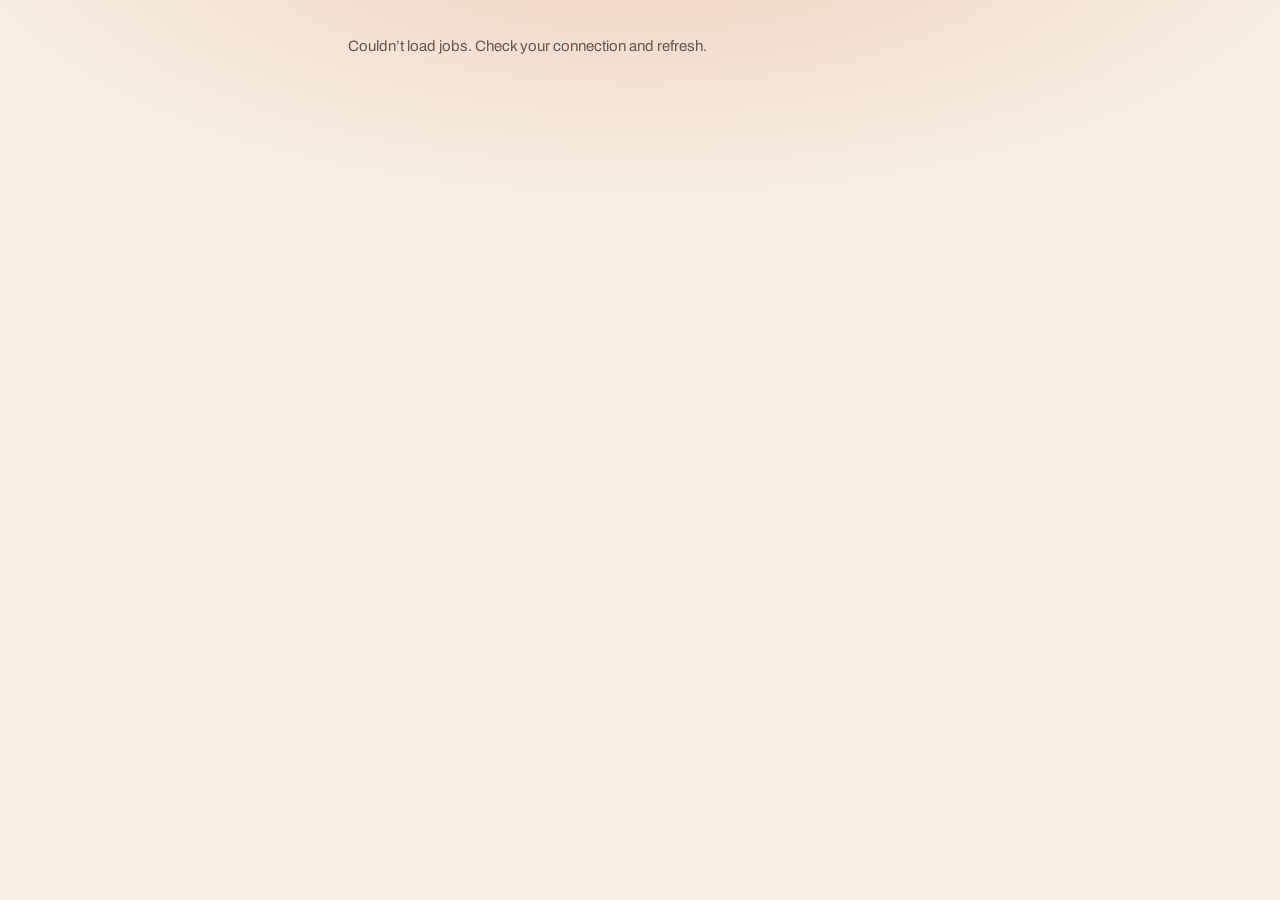
==== commit 5130912d: "Light themes: Warm Cream default + manager theme switcher" ====
--- a/apply.html
+++ b/apply.html
@@ -1,14 +1,17 @@
 <!doctype html>
-<html lang="en">
+<html lang="en" data-theme="cream">
 <head>
 <meta charset="utf-8">
 <meta name="viewport" content="width=device-width, initial-scale=1, viewport-fit=cover">
-<meta name="theme-color" content="#0f0b08">
+<meta name="theme-color" content="#f7f0e4">
 <title>Work at CJ's — The Broaster Kings</title>
 <link rel="preconnect" href="https://fonts.googleapis.com">
 <link rel="preconnect" href="https://fonts.gstatic.com" crossorigin>
 <link href="https://fonts.googleapis.com/css2?family=Archivo:wght@400;500;600;700&family=Big+Shoulders+Display:wght@700;800;900&display=swap" rel="stylesheet">
 <link rel="stylesheet" href="styles.css">
+<link rel="stylesheet" href="theme.css">
+<script>(function(){var t='cream';try{t=window['local'+'Storage'].getItem('cjcc-theme')||'cream'}catch(e){}var c={cream:'#f7f0e4',white:'#f4f4f2',sun:'#fcefc7',cool:'#eceff3',dark:'#16110d'};if(!c[t])t='cream';var h=document.documentElement;if(t==='dark')h.removeAttribute('data-theme');else h.setAttribute('data-theme',t);var m=document.querySelector('meta[name=theme-color]');if(m)m.setAttribute('content',c[t]);})();</script>
+
 <link rel="icon" href="favicon.svg" type="image/svg+xml">
 <style>
 body{display:block;min-height:100vh;background:radial-gradient(1200px 500px at 50% -10%,rgba(210,58,31,.18),transparent 60%),var(--bg)}
@@ -28,6 +31,25 @@
 .ap .done{margin-top:28px;text-align:center;padding:30px 18px;border:1px solid var(--line);border-radius:20px;background:var(--surface)}
 .ap .done svg{width:52px;height:52px;color:var(--ok)}
 .ap .done h2{font-family:var(--display);font-weight:800;font-size:34px;text-transform:uppercase;margin-top:8px}
+.ap .ic-s svg{width:20px;height:20px;color:var(--mustard)}
+html{background:var(--bg)}
+.ap-prog{margin:22px 0 4px}.ap-prog .prog{margin-top:8px;height:6px}
+.ap-h{font-family:var(--display);font-weight:800;font-size:28px;text-transform:uppercase;margin:18px 0 12px}
+.ap-h3{font-family:var(--display);font-weight:800;font-size:20px;text-transform:uppercase;margin:22px 0 8px}
+.ap-card{padding:14px;margin-top:12px;display:block}.ap-card b{font-size:15px}
+.ap-nav{display:flex;justify-content:space-between;gap:10px;margin-top:22px}.ap-nav .btn{flex:1;max-width:240px}.ap-nav .btn.primary{margin-left:auto}
+.seg{display:flex;gap:8px}.seg button{flex:1;min-height:46px;border-radius:12px;border:1px solid var(--line);background:var(--surface);color:var(--text);font:inherit;font-weight:600;cursor:pointer}
+.seg button.on{border-color:var(--sauce);background:rgba(210,58,31,.14);color:#fff}
+.av-grid{display:grid;grid-template-columns:52px repeat(3,1fr);gap:6px;align-items:center;margin-bottom:14px}
+.av-h{font-size:12px;color:var(--muted);text-align:center;font-weight:600}.av-d{font-weight:700;font-size:14px}
+.av-c{height:42px;border-radius:10px;border:1px solid var(--line);background:var(--surface);color:#fff;cursor:pointer;display:grid;place-items:center}
+.av-c.on{background:var(--sauce);border-color:var(--sauce)}.av-c svg{width:18px;height:18px}
+.chips-wrap{display:flex;flex-wrap:wrap;gap:8px}
+.chip-t{padding:9px 13px;border-radius:999px;border:1px solid var(--line);background:var(--surface);color:var(--text);font:inherit;font-size:14px;cursor:pointer}
+.chip-t.on{border-color:var(--sauce);background:rgba(210,58,31,.14)}
+.rv-r{display:flex;justify-content:space-between;gap:14px;padding:7px 0;border-top:1px solid var(--line);font-size:14px}.rv-r span{color:var(--muted);flex:none}.rv-r b{font-weight:600;font-size:14px !important;text-align:right}
+.sig{font-family:'Brush Script MT','Segoe Script',cursive;font-size:22px}
+em.faint{font-style:normal}
 .ap footer{margin-top:30px;color:var(--faint);font-size:12.5px;text-align:center}
 </style>
 </head>
@@ -36,6 +58,7 @@
 <div id="toast" class="toast" role="status"></div>
 <script>window.__CC_ROLE__ = 'public';</script><script src="config.js"></script>
 <script src="store.js"></script>
+<script src="apply.js"></script>
 <script>
 (() => {
 'use strict';
@@ -82,7 +105,7 @@
   if (!document.getElementById('apAge').checked){ toast('Please confirm your age'); return null; }
   return {name, phone, email, avail:v('apAvail'), note:v('apNote'), job:document.querySelector('input[name=job]:checked').value};
 }
-async function renderProd(){
+async function renderProd(){ if (window.CC_APPLY_START) return window.CC_APPLY_START();
   if (!PJ){ try { const r = await fetch(API + '/public/jobs', {cache:'no-store'}); PJ = await r.json(); } catch(e){ root.innerHTML = '<p class="muted">Couldn’t load jobs. Check your connection and refresh.</p>'; return; } }
   const jobs = PJ.jobs || [];
   if (!jobs.length){ root.innerHTML = `<h1>Work at <span>CJ&rsquo;s</span></h1><p class="lead">We&rsquo;re not hiring right now. Check back soon, or stop by the Pico Blvd kitchen and say hi.</p>`; return; }
--- a/theme.css
+++ b/theme.css
@@ -0,0 +1,64 @@
+/* Light themes for CJ's Crew - Clock. Applied with <html data-theme="...">. Dark is the default when no theme is set. */
+html[data-theme]{color-scheme:light}
+
+/* Option A: Cream (warm, matches the CJ's brand) */
+html[data-theme="cream"]{
+  --bg:#f7f0e4; --surface:#fffdf9; --surface-2:#fbf5ec; --surface-3:#f1e7d8; --line:#e2d4bf;
+  --text:#2a1d14; --muted:#6b5546; --faint:#8a7462;
+  --sauce:#c8341b; --sauce-hi:#d9442a; --sauce-deep:#9c2612; --mustard:#9a6400;
+  --ok:#1f7a45; --warn:#9a6400; --bad:#c62d17; --info:#2c6590;
+}
+/* Option B: Clean white (crisp and neutral) */
+html[data-theme="white"]{
+  --bg:#f4f4f2; --surface:#ffffff; --surface-2:#fafaf9; --surface-3:#efeeec; --line:#e2e0dc;
+  --text:#1c1917; --muted:#5c5752; --faint:#857f79;
+  --sauce:#cf3a1f; --sauce-hi:#de4a2e; --sauce-deep:#a12a14; --mustard:#946200;
+  --ok:#1d7743; --warn:#946200; --bad:#c42c16; --info:#2a6290;
+}
+/* Option C: Mustard (bright, sunny, high energy) */
+html[data-theme="sun"]{
+  --bg:#fcefc7; --surface:#fffbef; --surface-2:#fff6dc; --surface-3:#f7e6b4; --line:#ead39a;
+  --text:#2b1c0e; --muted:#6e5432; --faint:#8b704a;
+  --sauce:#c8341b; --sauce-hi:#d9442a; --sauce-deep:#9c2612; --mustard:#8a5600;
+  --ok:#1f7343; --warn:#8a5600; --bad:#c22a14; --info:#2a5f8a;
+}
+/* Option D: Cool grey (calm, office style) */
+html[data-theme="cool"]{
+  --bg:#eceff3; --surface:#ffffff; --surface-2:#f6f8fa; --surface-3:#e6eaef; --line:#d6dce4;
+  --text:#16202b; --muted:#53606e; --faint:#7a8593;
+  --sauce:#cc371d; --sauce-hi:#dc472c; --sauce-deep:#a02913; --mustard:#8f5f00;
+  --ok:#1b7442; --warn:#8f5f00; --bad:#c22a14; --info:#245d8a;
+}
+
+/* Fix-ups for spots that used fixed dark colors */
+html[data-theme] .geo-map{background:
+  radial-gradient(circle at 50% 55%, rgba(200,52,27,.16) 0 34px, transparent 35px),
+  repeating-linear-gradient(0deg, rgba(0,0,0,.05) 0 1px, transparent 1px 22px),
+  repeating-linear-gradient(90deg, rgba(0,0,0,.05) 0 1px, transparent 1px 22px),
+  var(--surface-3)}
+html[data-theme] .punch.out{background:radial-gradient(circle at 35% 30%, #fff, var(--surface-3) 70%);box-shadow:0 0 0 10px rgba(0,0,0,.04),0 18px 40px rgba(60,40,20,.18)}
+html[data-theme] .selfie{background:var(--surface-3)}
+html[data-theme] .seg button.on, html[data-theme] .chip-t.on{color:var(--text)}
+html[data-theme] .alert.warn{color:#6e4a00}
+html[data-theme] .alert.bad{color:#8f2010}
+html[data-theme] .alert.ok{color:#14532f}
+html[data-theme] .alert.info{color:#1d4a6e}
+html[data-theme] .btn.danger{color:var(--bad)}
+html[data-theme] .toast{background:#2a1d14;color:#fff}
+html[data-theme] .scrim{background:rgba(30,20,10,.35)}
+html[data-theme] .cl-i.done .cl-box{color:#fff}
+html[data-theme] .m-top{background:color-mix(in srgb, var(--bg) 90%, transparent)}
+html[data-theme] .m-side{background:var(--surface)}
+html[data-theme] .m-login-card, html[data-theme] .m-pop, html[data-theme] .modal{box-shadow:0 24px 60px rgba(60,40,20,.16)}
+html[data-theme] .tbl tbody tr:hover td{background:rgba(0,0,0,.025)}
+html[data-theme] .sb-d{background:rgba(0,0,0,.02)}
+html[data-theme] .tl-row{border-bottom-color:rgba(0,0,0,.07)}
+html[data-theme] .tl-shift{border-color:rgba(0,0,0,.25);background:rgba(0,0,0,.03)}
+html[data-theme] .phone{box-shadow:0 30px 80px rgba(60,40,20,.15)}
+html[data-theme] .av-c{color:#fff}
+html[data-theme] .bd-h.bad, html[data-theme] .bd-row.alert .bd-name{color:var(--bad)}
+html[data-theme] .bd-chip.brk{color:#fff}
+html[data-theme] body.ap-body, html[data-theme] .ap-bg{background:var(--bg)}
+html[data-theme] .key{background:var(--surface);border:1px solid var(--line)}
+html[data-theme] input[type="date"], html[data-theme] input[type="month"], html[data-theme] input[type="time"]{color-scheme:light}
+html[data-theme] .bd-kpi.bad b,html[data-theme] .bd-kpi.bad span{color:var(--bad)}
